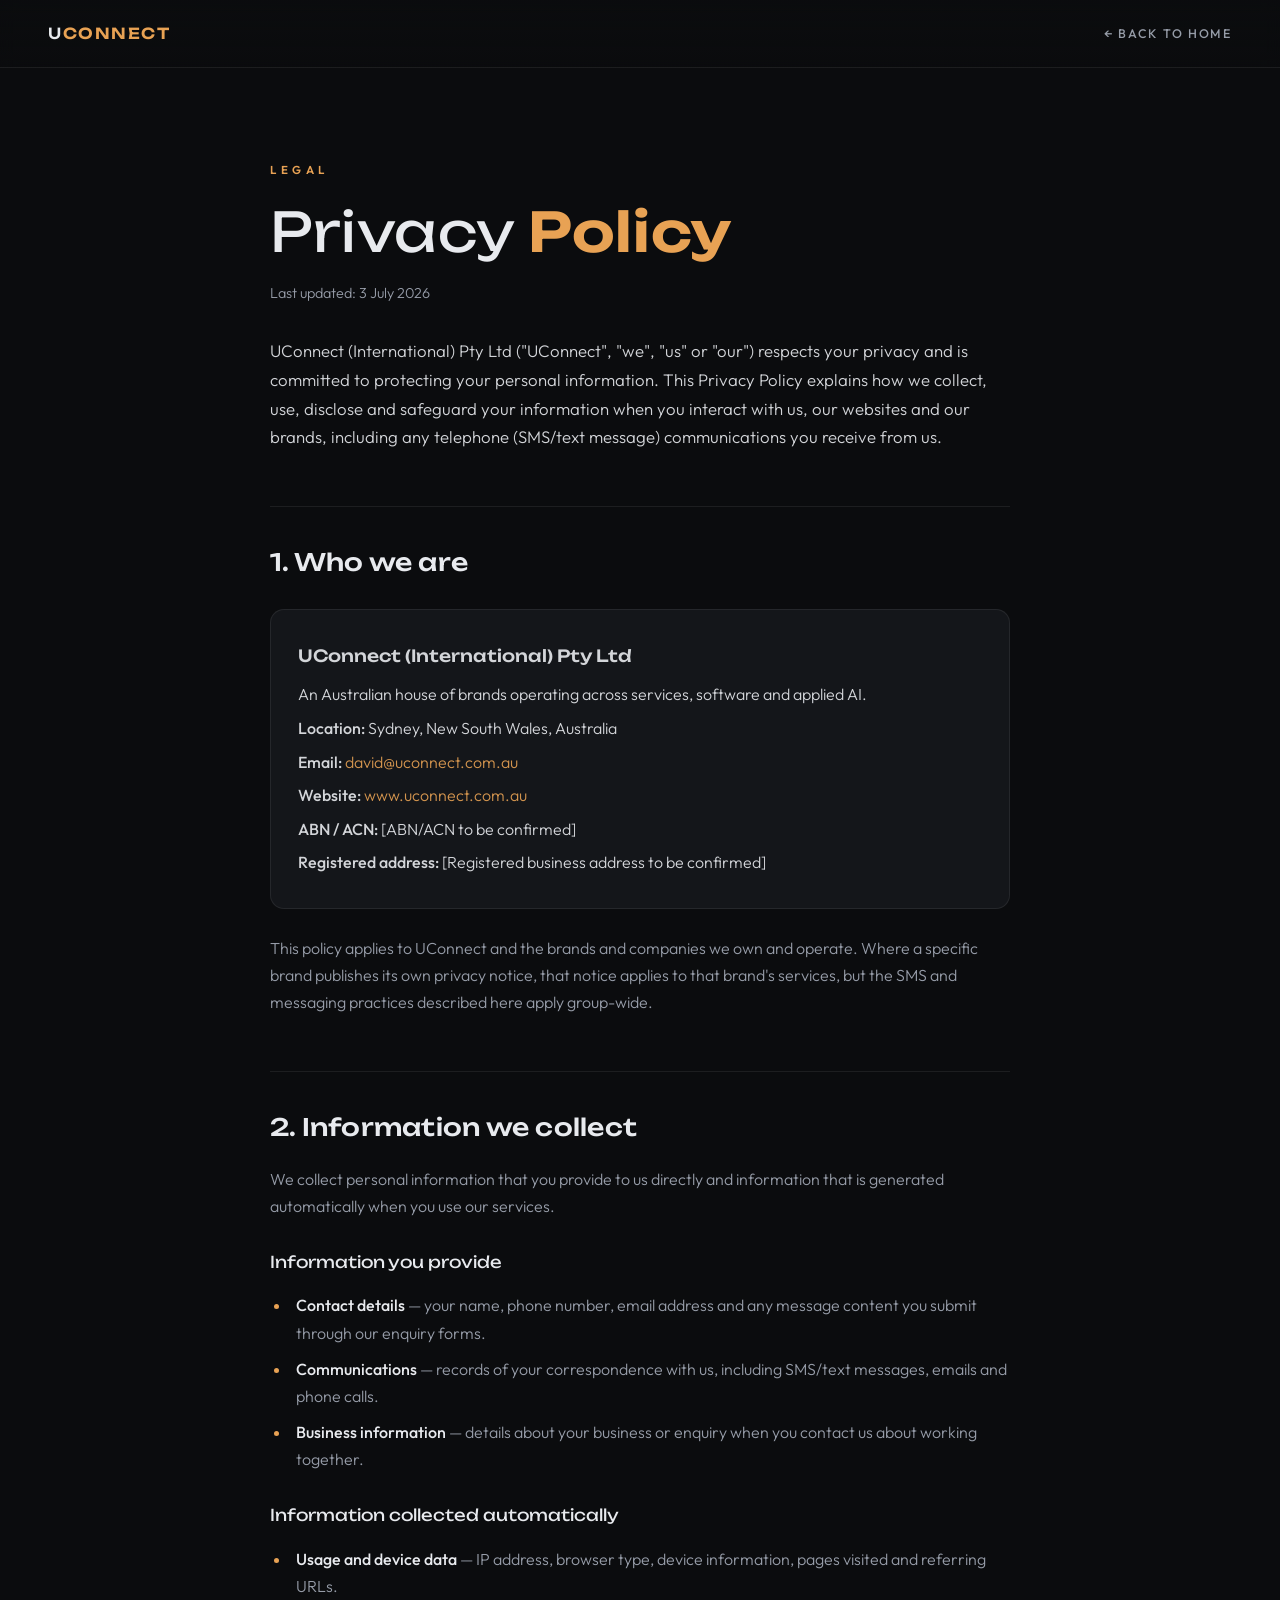
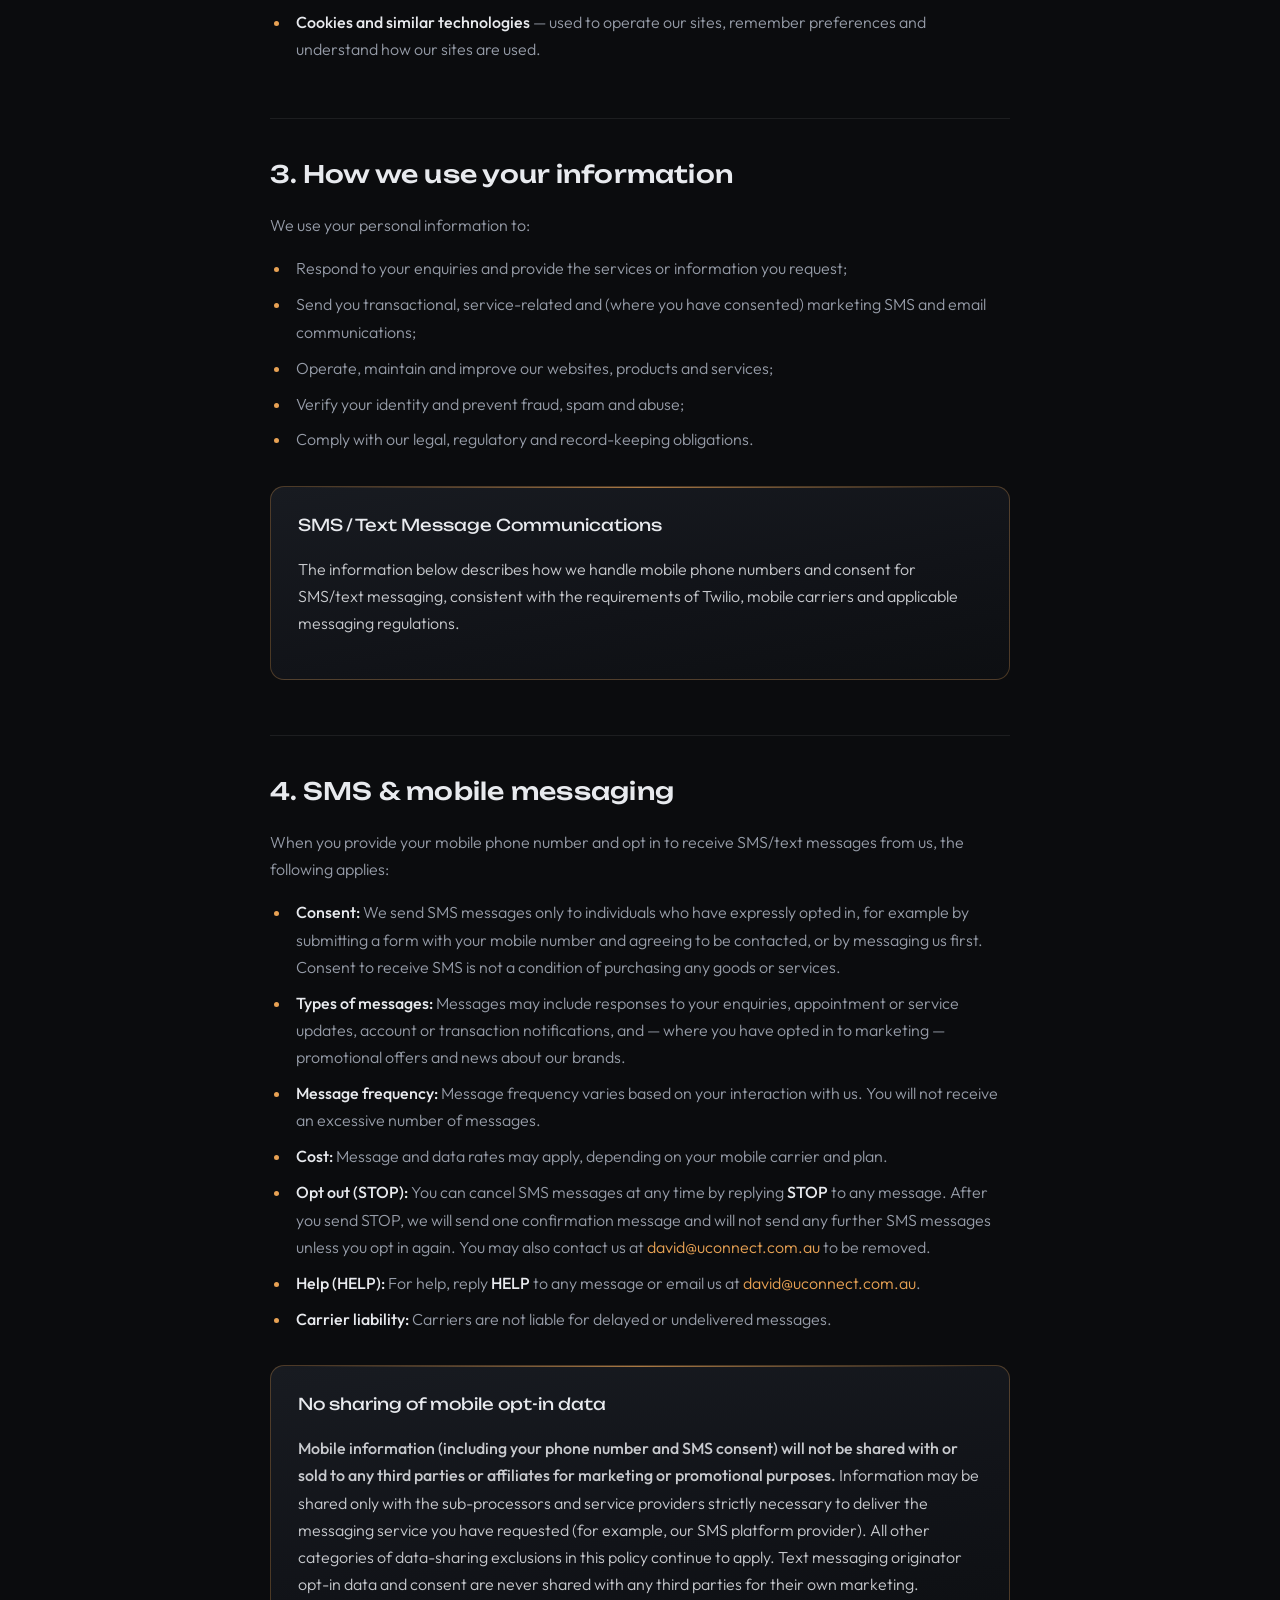
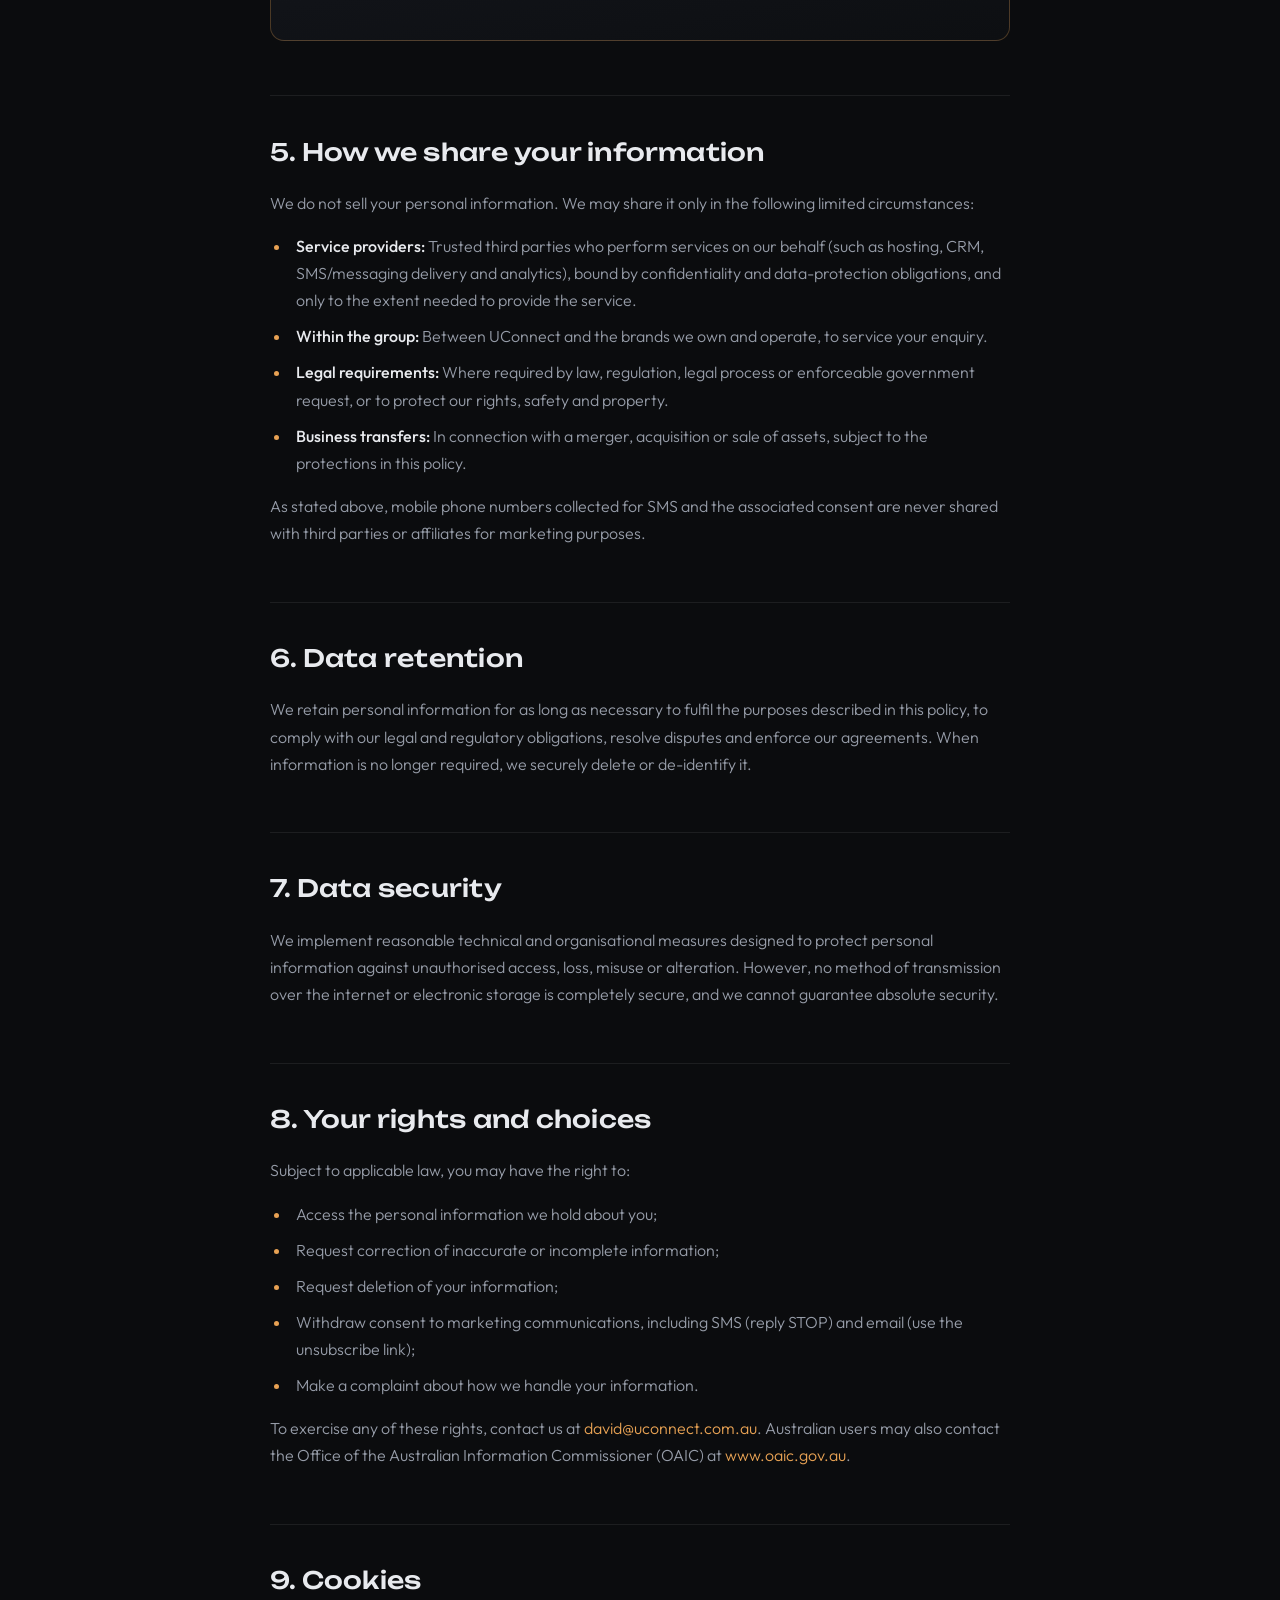
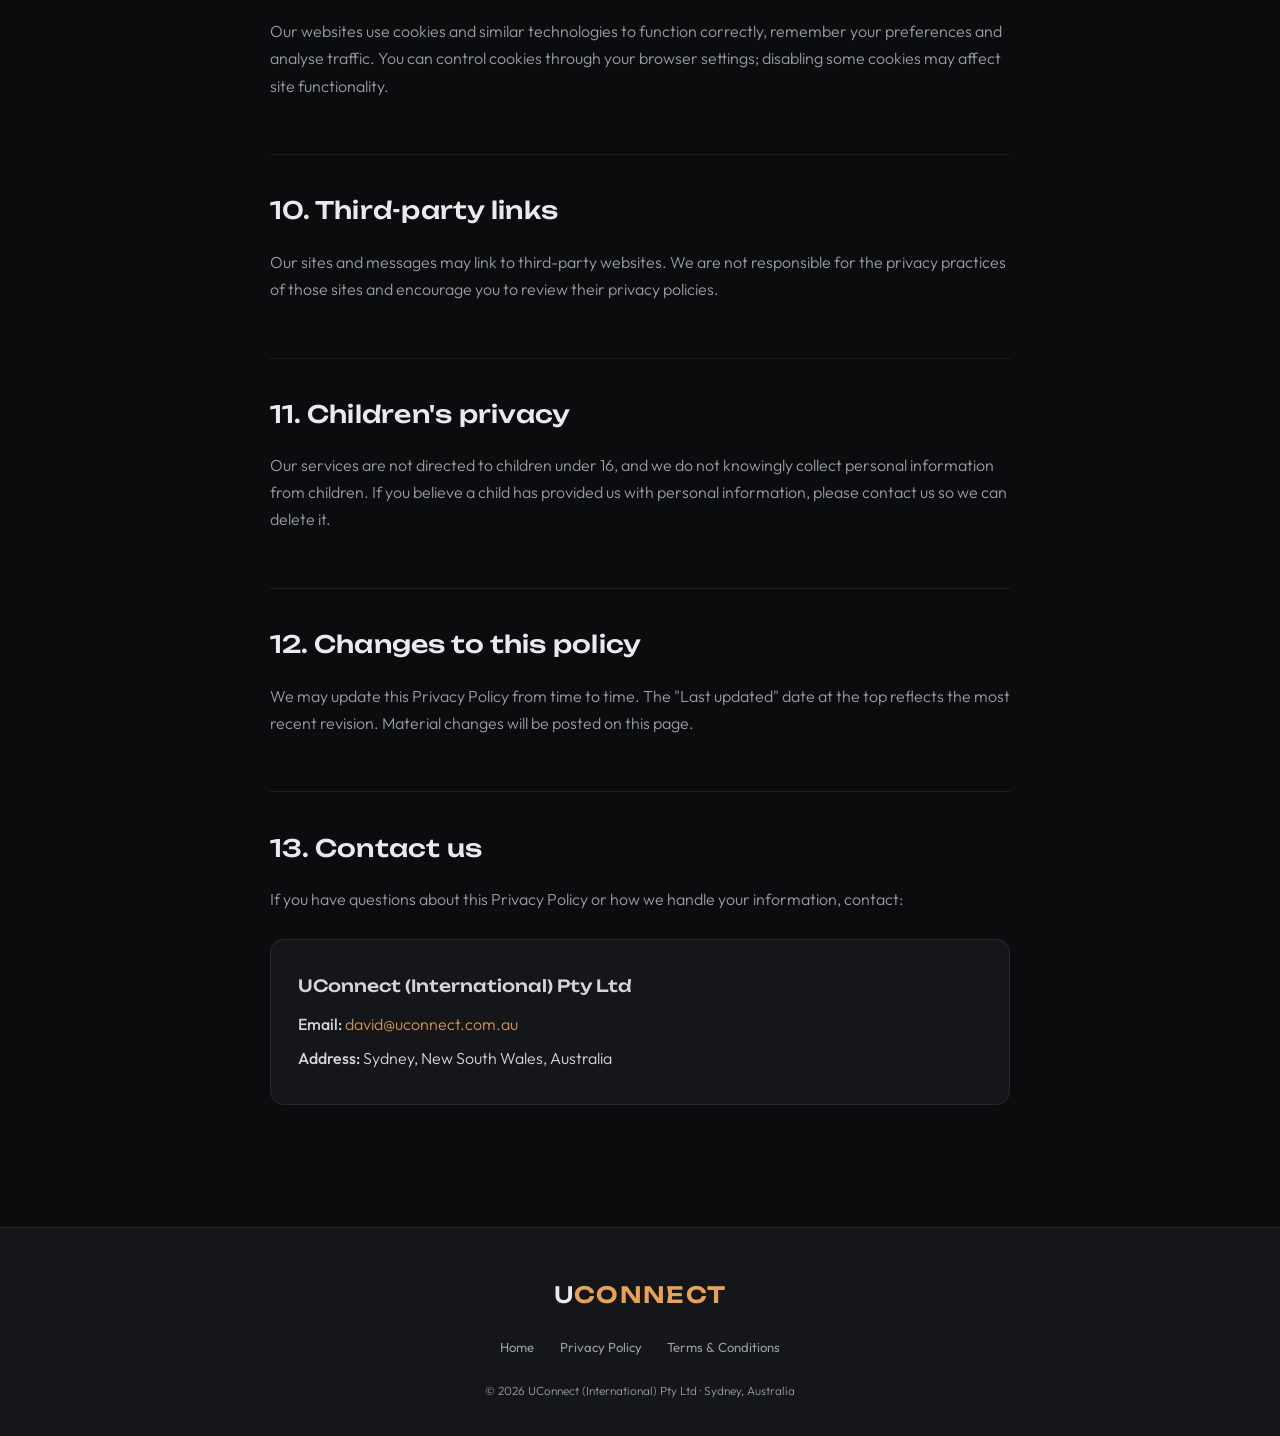
==== privacy.html @ e627f3a4 "Add Privacy Policy and Terms pages with SMS/Twilio compliance; link from footer Co-Authored-By: Clau" ====
<!DOCTYPE html>
<html lang="en">
<head>
<meta charset="UTF-8">
<meta name="viewport" content="width=device-width, initial-scale=1.0">
<title>Privacy Policy — UConnect Group</title>
<meta name="description" content="Privacy Policy for UConnect (International) Pty Ltd, including how we handle personal information and SMS/text message communications.">
<link rel="preconnect" href="https://fonts.googleapis.com">
<link rel="preconnect" href="https://fonts.gstatic.com" crossorigin>
<link href="https://fonts.googleapis.com/css2?family=Unbounded:wght@300;400;500;600&family=Outfit:wght@300;400;500;600&display=swap" rel="stylesheet">
<style>
:root{
  --obsidian:#0B0C0E;
  --graphite:#14161A;
  --chrome:#E8EAEE;
  --smoke:#969CA8;
  --molten:#E8A254;
  --line:rgba(232,234,238,.08);
  --ease:cubic-bezier(.16,1,.3,1);
}
*{margin:0;padding:0;box-sizing:border-box}
html{background:var(--obsidian);scroll-behavior:smooth}
body{
  background:var(--obsidian);
  color:var(--chrome);
  font-family:'Outfit',sans-serif;
  overflow-x:hidden;
  -webkit-font-smoothing:antialiased;
  line-height:1.7;
}
::selection{background:var(--molten);color:var(--obsidian)}
a{color:var(--molten);text-decoration:none;transition:color .3s}
a:hover{color:var(--chrome)}
.display{font-family:'Unbounded',sans-serif}

/* ---------- nav ---------- */
nav{
  position:fixed;top:0;left:0;right:0;z-index:100;height:68px;
  display:flex;justify-content:space-between;align-items:center;
  padding:0 clamp(1.2rem,4vw,3rem);
  background:linear-gradient(rgba(11,12,14,.85),rgba(11,12,14,.55));
  backdrop-filter:blur(8px);
  border-bottom:1px solid var(--line);
}
nav .mark{font-family:'Unbounded';font-weight:500;font-size:.95rem;letter-spacing:.1em;color:var(--chrome)}
nav .mark b{font-weight:600;color:var(--molten)}
nav .home{font-size:.78rem;letter-spacing:.14em;text-transform:uppercase;font-weight:500;color:var(--smoke)}
nav .home:hover{color:var(--chrome)}

/* ---------- doc ---------- */
.doc{max-width:820px;margin:0 auto;padding:clamp(7rem,14vw,10rem) clamp(1.3rem,5vw,2.5rem) 6rem}
.doc .kicker{
  font-size:.72rem;letter-spacing:.4em;text-transform:uppercase;color:var(--molten);
  font-weight:600;margin-bottom:1.4rem;
}
.doc h1{
  font-family:'Unbounded';font-weight:400;letter-spacing:.01em;line-height:1.1;
  font-size:clamp(2.1rem,6vw,3.4rem);
}
.doc h1 b{font-weight:600;color:var(--molten)}
.doc .updated{color:var(--smoke);font-size:.9rem;margin-top:1.2rem;font-weight:300}
.doc .lead{color:var(--chrome);opacity:.9;margin-top:2rem;font-size:1.05rem;font-weight:300}

.doc h2{
  font-family:'Unbounded';font-weight:500;font-size:clamp(1.2rem,2.6vw,1.5rem);
  letter-spacing:.01em;margin:3.4rem 0 1.1rem;padding-top:2.2rem;
  border-top:1px solid var(--line);
}
.doc h3{font-family:'Unbounded';font-weight:400;font-size:1.02rem;margin:1.8rem 0 .7rem;color:var(--chrome)}
.doc p{color:var(--smoke);margin:1rem 0;font-weight:300}
.doc strong{color:var(--chrome);font-weight:500}
.doc ul{margin:1rem 0 1rem 1.3rem;color:var(--smoke);font-weight:300}
.doc li{margin:.55rem 0;padding-left:.3rem}
.doc li::marker{color:var(--molten)}

.callout{
  background:linear-gradient(170deg,#181B21 0%,#111318 60%,#0D0F12 100%);
  border:1px solid rgba(232,162,84,.28);
  border-radius:14px;padding:1.6rem 1.7rem;margin:2rem 0;position:relative;overflow:hidden;
}
.callout::before{
  content:"";position:absolute;top:0;left:1.7rem;right:1.7rem;height:1px;
  background:linear-gradient(90deg,transparent,rgba(232,162,84,.7),transparent);
}
.callout h3{margin-top:0}
.callout p{color:var(--chrome);opacity:.85}

.contact-card{
  background:var(--graphite);border:1px solid var(--line);border-radius:14px;
  padding:1.6rem 1.7rem;margin:1.6rem 0;
}
.contact-card p{margin:.4rem 0;color:var(--chrome);opacity:.9;font-weight:300}
.contact-card .co{font-family:'Unbounded';font-weight:500;color:var(--chrome);font-size:1.05rem;margin-bottom:.7rem}

footer{border-top:1px solid var(--line);background:var(--graphite);padding:3rem clamp(1.2rem,4vw,3rem) 2.2rem;text-align:center}
footer .wordmark{font-family:'Unbounded';font-weight:500;font-size:1.4rem;letter-spacing:.06em}
footer .wordmark b{font-weight:600;color:var(--molten)}
footer .flinks{margin:1.4rem 0;display:flex;gap:1.6rem;justify-content:center;flex-wrap:wrap;font-size:.82rem}
footer .flinks a{color:var(--smoke)}
footer .flinks a:hover{color:var(--chrome)}
footer .base{font-size:.74rem;color:var(--smoke);font-weight:300;margin-top:1rem}
</style>
</head>
<body>

<nav>
  <a class="mark" href="/">U<b>CONNECT</b></a>
  <a class="home" href="/">← Back to home</a>
</nav>

<main class="doc">
  <div class="kicker">Legal</div>
  <h1>Privacy <b>Policy</b></h1>
  <p class="updated">Last updated: 3 July 2026</p>

  <p class="lead">UConnect (International) Pty Ltd ("UConnect", "we", "us" or "our") respects your privacy and is committed to protecting your personal information. This Privacy Policy explains how we collect, use, disclose and safeguard your information when you interact with us, our websites and our brands, including any telephone (SMS/text message) communications you receive from us.</p>

  <h2>1. Who we are</h2>
  <div class="contact-card">
    <p class="co">UConnect (International) Pty Ltd</p>
    <p>An Australian house of brands operating across services, software and applied AI.</p>
    <p><strong>Location:</strong> Sydney, New South Wales, Australia</p>
    <p><strong>Email:</strong> <a href="mailto:david@uconnect.com.au">david@uconnect.com.au</a></p>
    <p><strong>Website:</strong> <a href="https://www.uconnect.com.au">www.uconnect.com.au</a></p>
    <p><strong>ABN / ACN:</strong> [ABN/ACN to be confirmed]</p>
    <p><strong>Registered address:</strong> [Registered business address to be confirmed]</p>
  </div>
  <p>This policy applies to UConnect and the brands and companies we own and operate. Where a specific brand publishes its own privacy notice, that notice applies to that brand's services, but the SMS and messaging practices described here apply group-wide.</p>

  <h2>2. Information we collect</h2>
  <p>We collect personal information that you provide to us directly and information that is generated automatically when you use our services.</p>
  <h3>Information you provide</h3>
  <ul>
    <li><strong>Contact details</strong> — your name, phone number, email address and any message content you submit through our enquiry forms.</li>
    <li><strong>Communications</strong> — records of your correspondence with us, including SMS/text messages, emails and phone calls.</li>
    <li><strong>Business information</strong> — details about your business or enquiry when you contact us about working together.</li>
  </ul>
  <h3>Information collected automatically</h3>
  <ul>
    <li><strong>Usage and device data</strong> — IP address, browser type, device information, pages visited and referring URLs.</li>
    <li><strong>Cookies and similar technologies</strong> — used to operate our sites, remember preferences and understand how our sites are used.</li>
  </ul>

  <h2>3. How we use your information</h2>
  <p>We use your personal information to:</p>
  <ul>
    <li>Respond to your enquiries and provide the services or information you request;</li>
    <li>Send you transactional, service-related and (where you have consented) marketing SMS and email communications;</li>
    <li>Operate, maintain and improve our websites, products and services;</li>
    <li>Verify your identity and prevent fraud, spam and abuse;</li>
    <li>Comply with our legal, regulatory and record-keeping obligations.</li>
  </ul>

  <div class="callout">
    <h3>SMS / Text Message Communications</h3>
    <p>The information below describes how we handle mobile phone numbers and consent for SMS/text messaging, consistent with the requirements of Twilio, mobile carriers and applicable messaging regulations.</p>
  </div>

  <h2>4. SMS &amp; mobile messaging</h2>
  <p>When you provide your mobile phone number and opt in to receive SMS/text messages from us, the following applies:</p>
  <ul>
    <li><strong>Consent:</strong> We send SMS messages only to individuals who have expressly opted in, for example by submitting a form with your mobile number and agreeing to be contacted, or by messaging us first. Consent to receive SMS is not a condition of purchasing any goods or services.</li>
    <li><strong>Types of messages:</strong> Messages may include responses to your enquiries, appointment or service updates, account or transaction notifications, and — where you have opted in to marketing — promotional offers and news about our brands.</li>
    <li><strong>Message frequency:</strong> Message frequency varies based on your interaction with us. You will not receive an excessive number of messages.</li>
    <li><strong>Cost:</strong> Message and data rates may apply, depending on your mobile carrier and plan.</li>
    <li><strong>Opt out (STOP):</strong> You can cancel SMS messages at any time by replying <strong>STOP</strong> to any message. After you send STOP, we will send one confirmation message and will not send any further SMS messages unless you opt in again. You may also contact us at <a href="mailto:david@uconnect.com.au">david@uconnect.com.au</a> to be removed.</li>
    <li><strong>Help (HELP):</strong> For help, reply <strong>HELP</strong> to any message or email us at <a href="mailto:david@uconnect.com.au">david@uconnect.com.au</a>.</li>
    <li><strong>Carrier liability:</strong> Carriers are not liable for delayed or undelivered messages.</li>
  </ul>

  <div class="callout">
    <h3>No sharing of mobile opt-in data</h3>
    <p><strong>Mobile information (including your phone number and SMS consent) will not be shared with or sold to any third parties or affiliates for marketing or promotional purposes.</strong> Information may be shared only with the sub-processors and service providers strictly necessary to deliver the messaging service you have requested (for example, our SMS platform provider). All other categories of data-sharing exclusions in this policy continue to apply. Text messaging originator opt-in data and consent are never shared with any third parties for their own marketing.</p>
  </div>

  <h2>5. How we share your information</h2>
  <p>We do not sell your personal information. We may share it only in the following limited circumstances:</p>
  <ul>
    <li><strong>Service providers:</strong> Trusted third parties who perform services on our behalf (such as hosting, CRM, SMS/messaging delivery and analytics), bound by confidentiality and data-protection obligations, and only to the extent needed to provide the service.</li>
    <li><strong>Within the group:</strong> Between UConnect and the brands we own and operate, to service your enquiry.</li>
    <li><strong>Legal requirements:</strong> Where required by law, regulation, legal process or enforceable government request, or to protect our rights, safety and property.</li>
    <li><strong>Business transfers:</strong> In connection with a merger, acquisition or sale of assets, subject to the protections in this policy.</li>
  </ul>
  <p>As stated above, mobile phone numbers collected for SMS and the associated consent are never shared with third parties or affiliates for marketing purposes.</p>

  <h2>6. Data retention</h2>
  <p>We retain personal information for as long as necessary to fulfil the purposes described in this policy, to comply with our legal and regulatory obligations, resolve disputes and enforce our agreements. When information is no longer required, we securely delete or de-identify it.</p>

  <h2>7. Data security</h2>
  <p>We implement reasonable technical and organisational measures designed to protect personal information against unauthorised access, loss, misuse or alteration. However, no method of transmission over the internet or electronic storage is completely secure, and we cannot guarantee absolute security.</p>

  <h2>8. Your rights and choices</h2>
  <p>Subject to applicable law, you may have the right to:</p>
  <ul>
    <li>Access the personal information we hold about you;</li>
    <li>Request correction of inaccurate or incomplete information;</li>
    <li>Request deletion of your information;</li>
    <li>Withdraw consent to marketing communications, including SMS (reply STOP) and email (use the unsubscribe link);</li>
    <li>Make a complaint about how we handle your information.</li>
  </ul>
  <p>To exercise any of these rights, contact us at <a href="mailto:david@uconnect.com.au">david@uconnect.com.au</a>. Australian users may also contact the Office of the Australian Information Commissioner (OAIC) at <a href="https://www.oaic.gov.au" target="_blank" rel="noopener">www.oaic.gov.au</a>.</p>

  <h2>9. Cookies</h2>
  <p>Our websites use cookies and similar technologies to function correctly, remember your preferences and analyse traffic. You can control cookies through your browser settings; disabling some cookies may affect site functionality.</p>

  <h2>10. Third-party links</h2>
  <p>Our sites and messages may link to third-party websites. We are not responsible for the privacy practices of those sites and encourage you to review their privacy policies.</p>

  <h2>11. Children's privacy</h2>
  <p>Our services are not directed to children under 16, and we do not knowingly collect personal information from children. If you believe a child has provided us with personal information, please contact us so we can delete it.</p>

  <h2>12. Changes to this policy</h2>
  <p>We may update this Privacy Policy from time to time. The "Last updated" date at the top reflects the most recent revision. Material changes will be posted on this page.</p>

  <h2>13. Contact us</h2>
  <p>If you have questions about this Privacy Policy or how we handle your information, contact:</p>
  <div class="contact-card">
    <p class="co">UConnect (International) Pty Ltd</p>
    <p><strong>Email:</strong> <a href="mailto:david@uconnect.com.au">david@uconnect.com.au</a></p>
    <p><strong>Address:</strong> Sydney, New South Wales, Australia</p>
  </div>
</main>

<footer>
  <div class="wordmark">U<b>CONNECT</b></div>
  <div class="flinks">
    <a href="/">Home</a>
    <a href="/privacy.html">Privacy Policy</a>
    <a href="/tc.html">Terms &amp; Conditions</a>
  </div>
  <div class="base">&copy; 2026 UConnect (International) Pty Ltd · Sydney, Australia</div>
</footer>

</body>
</html>
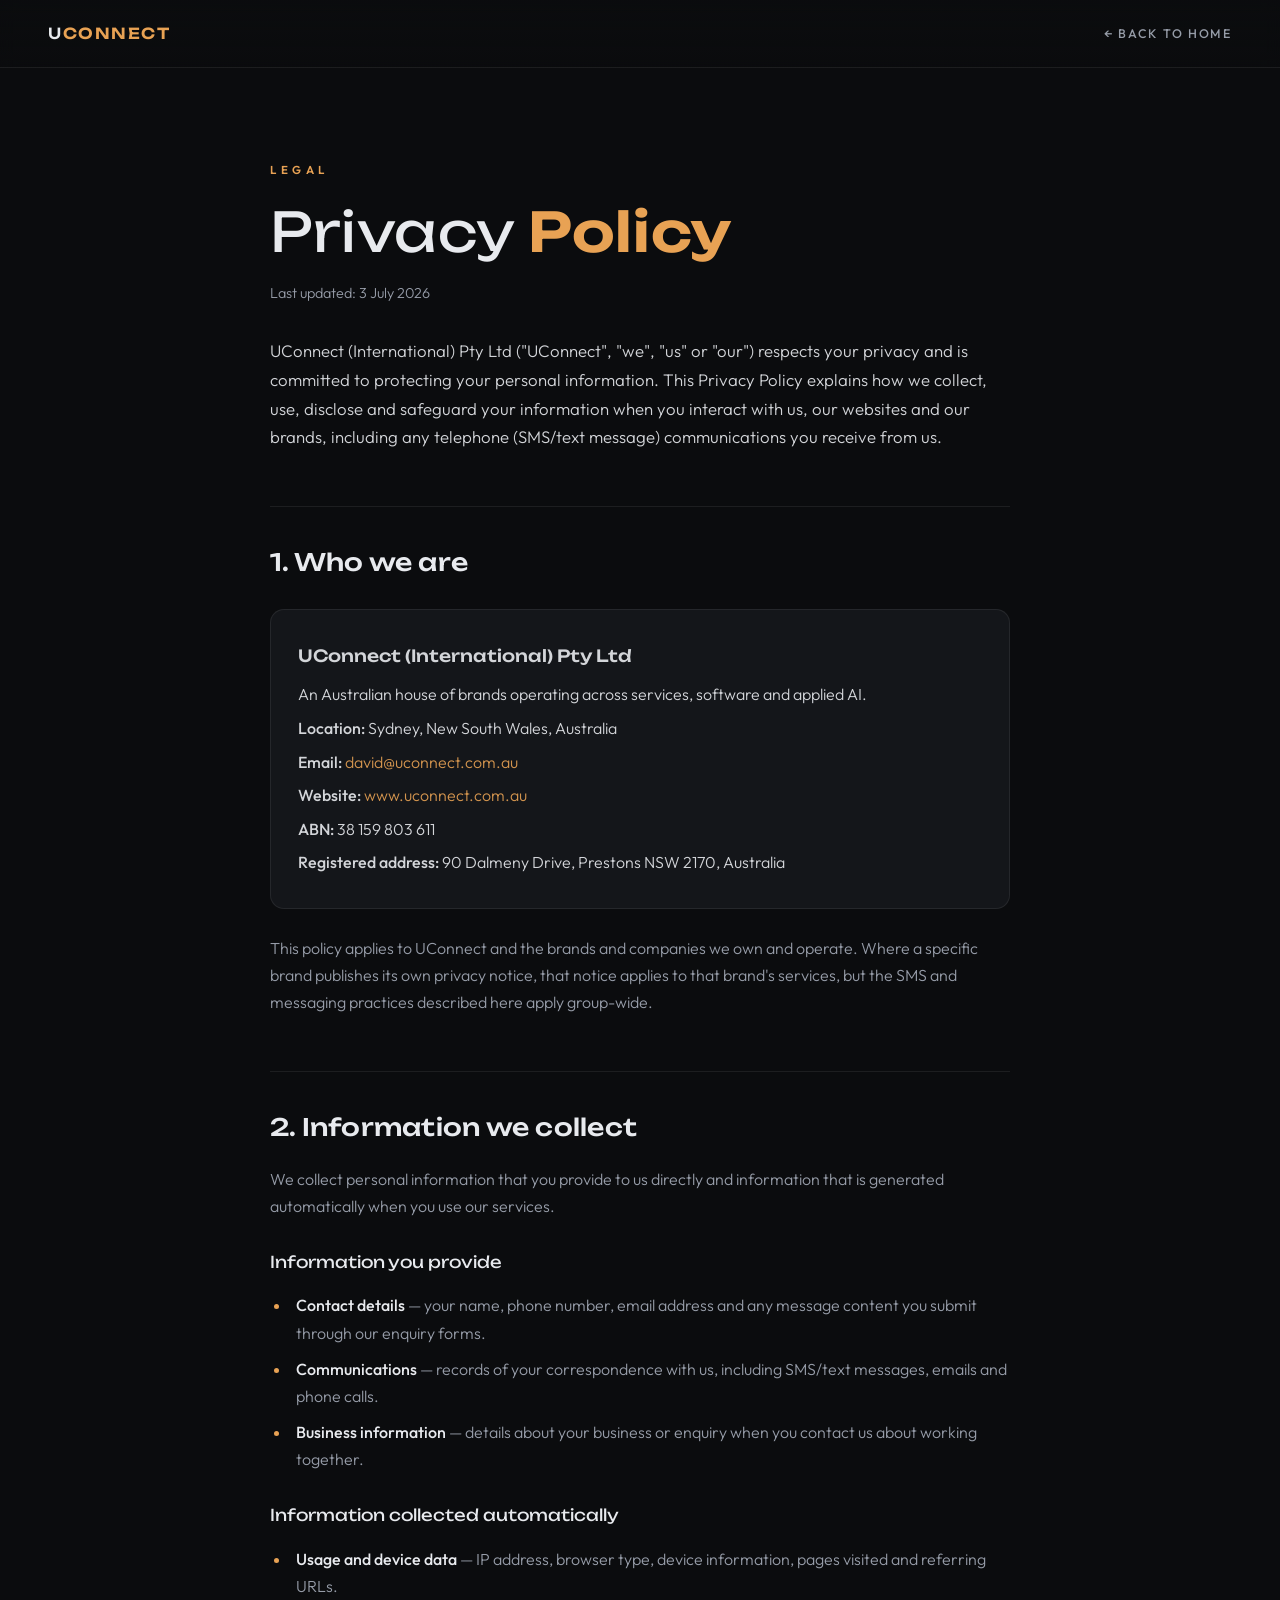
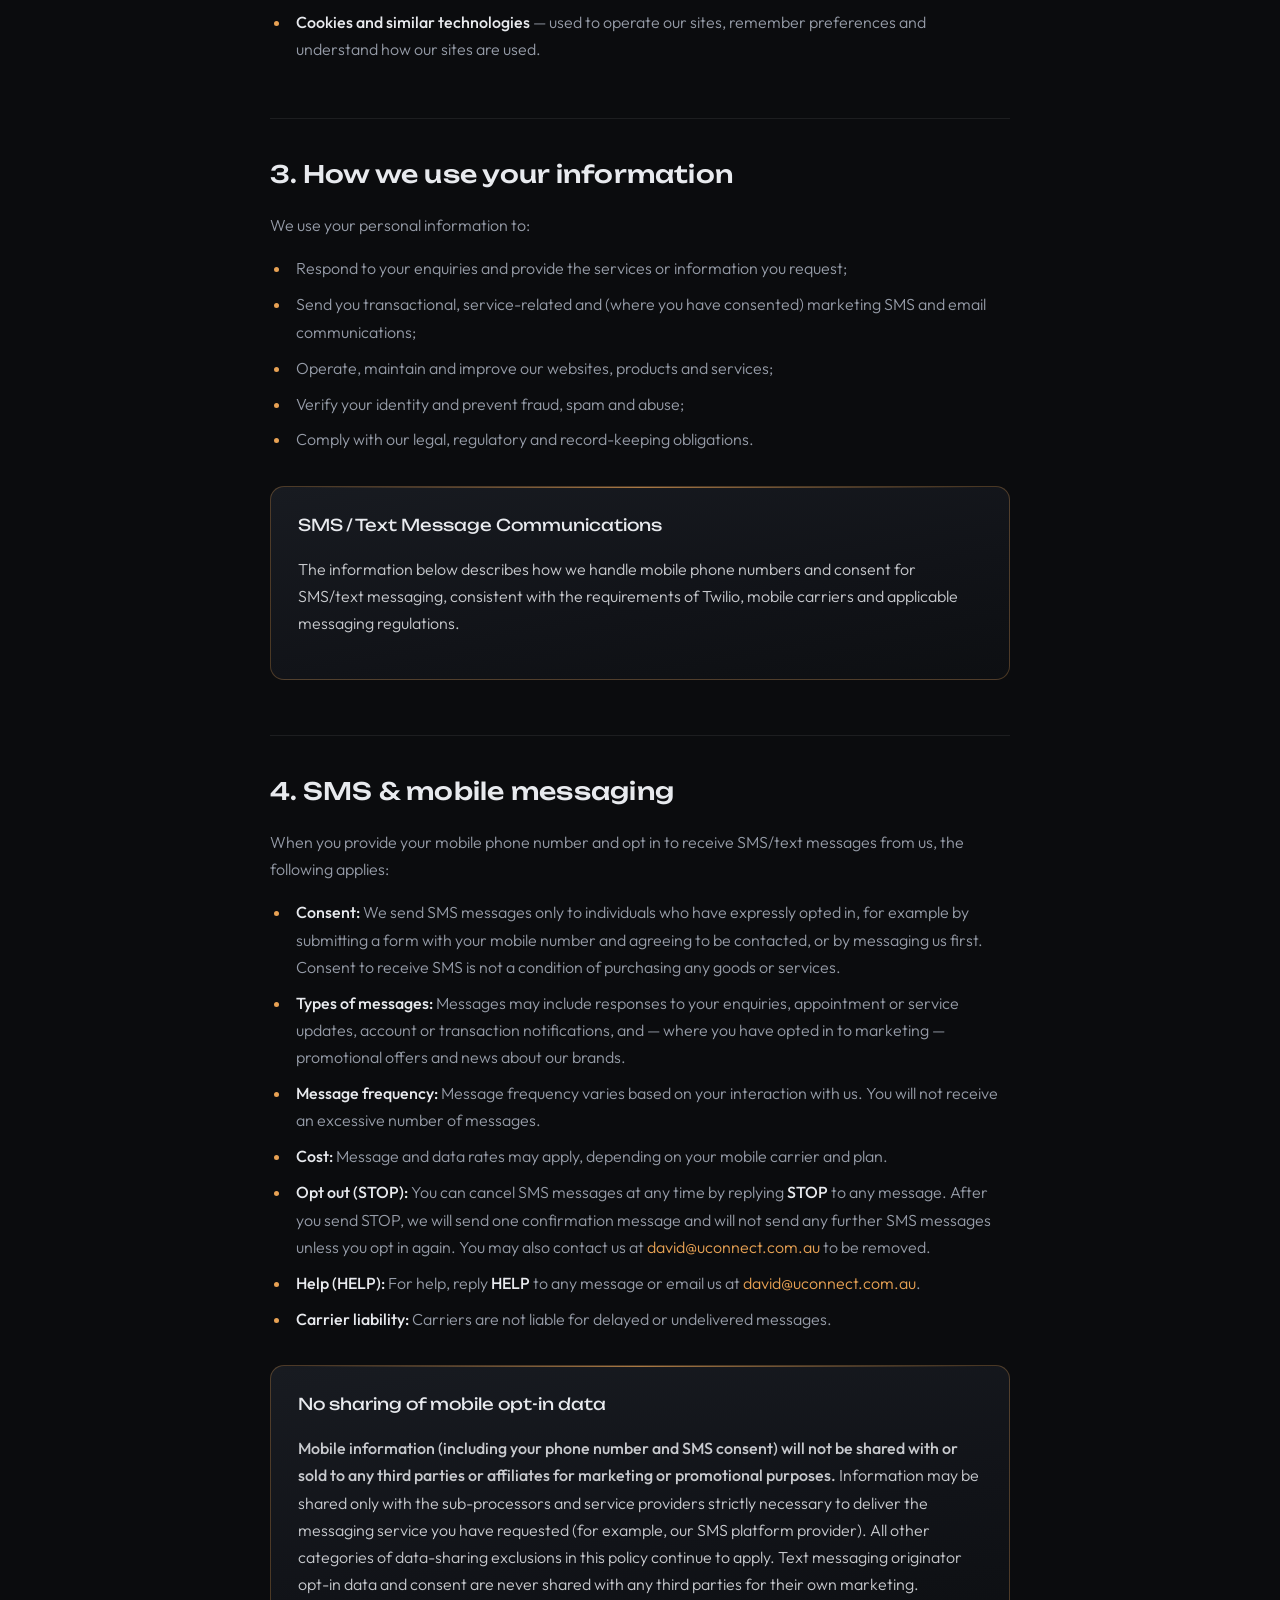
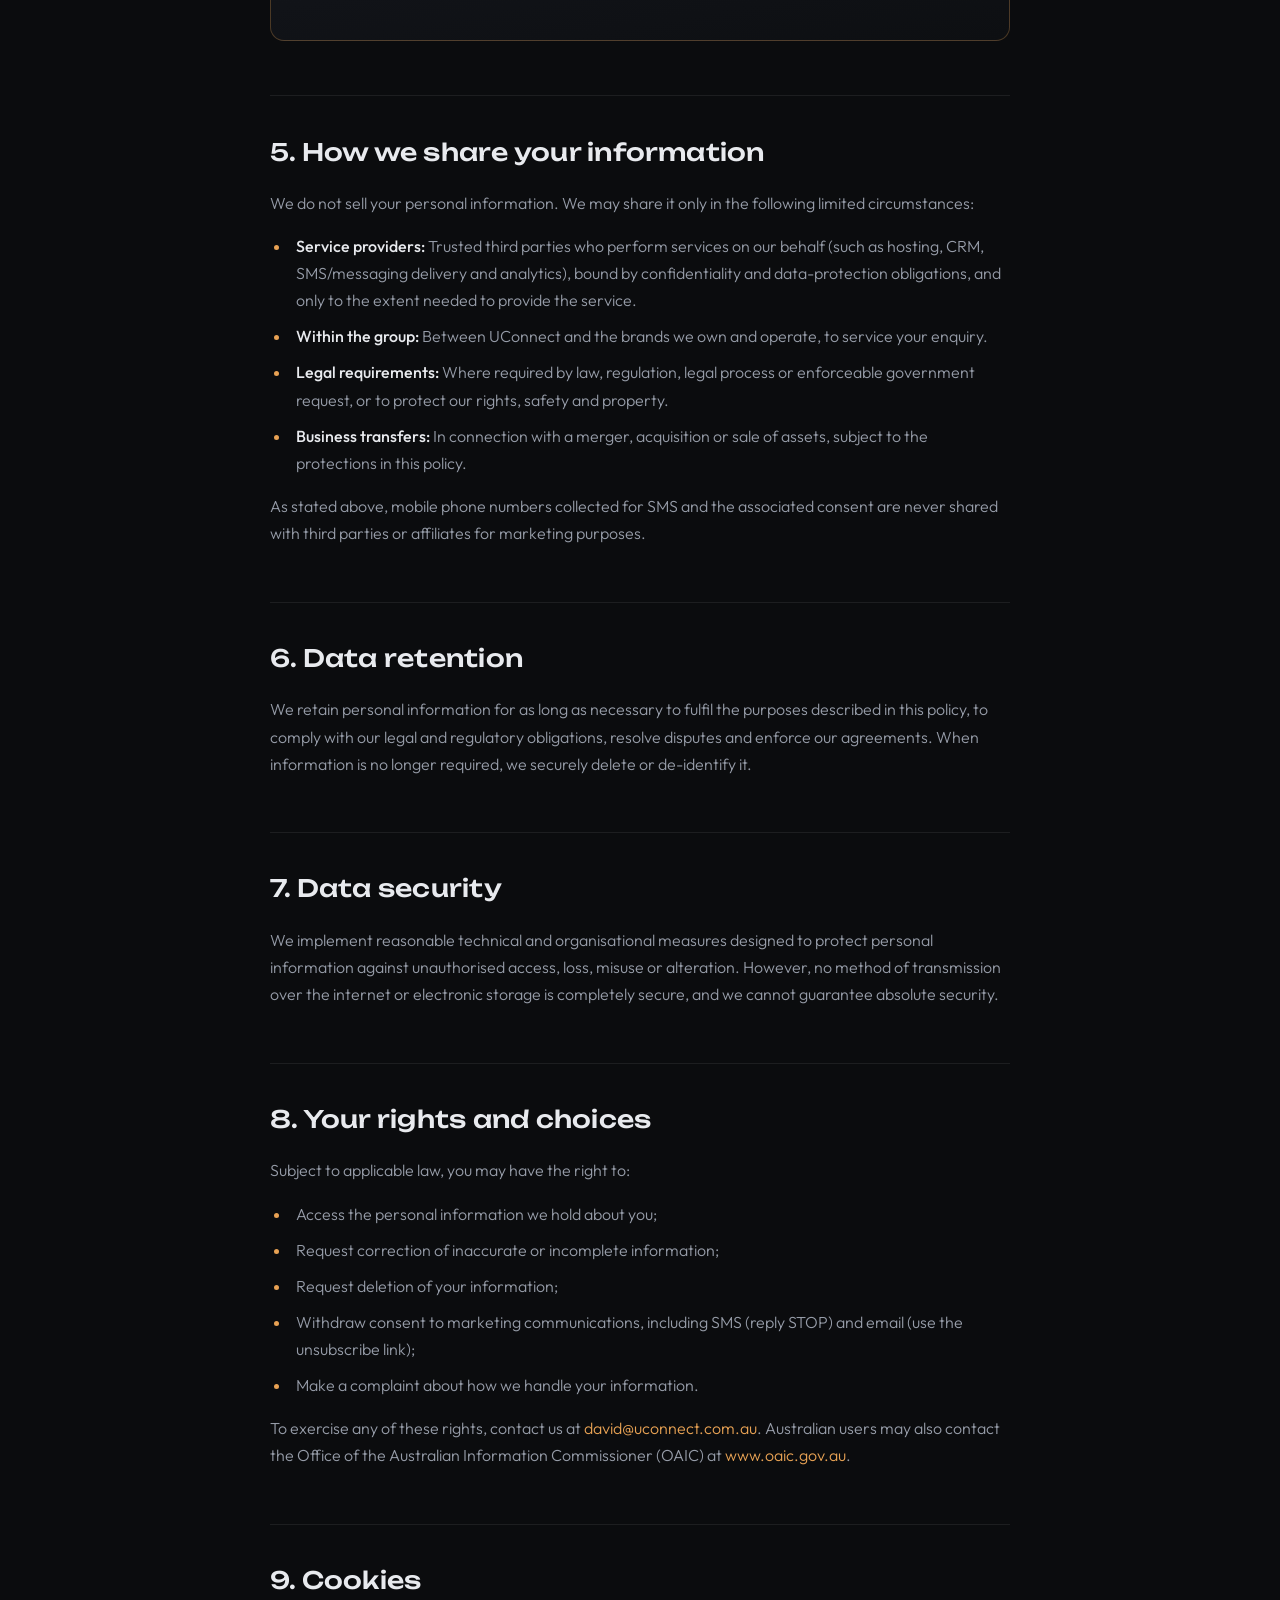
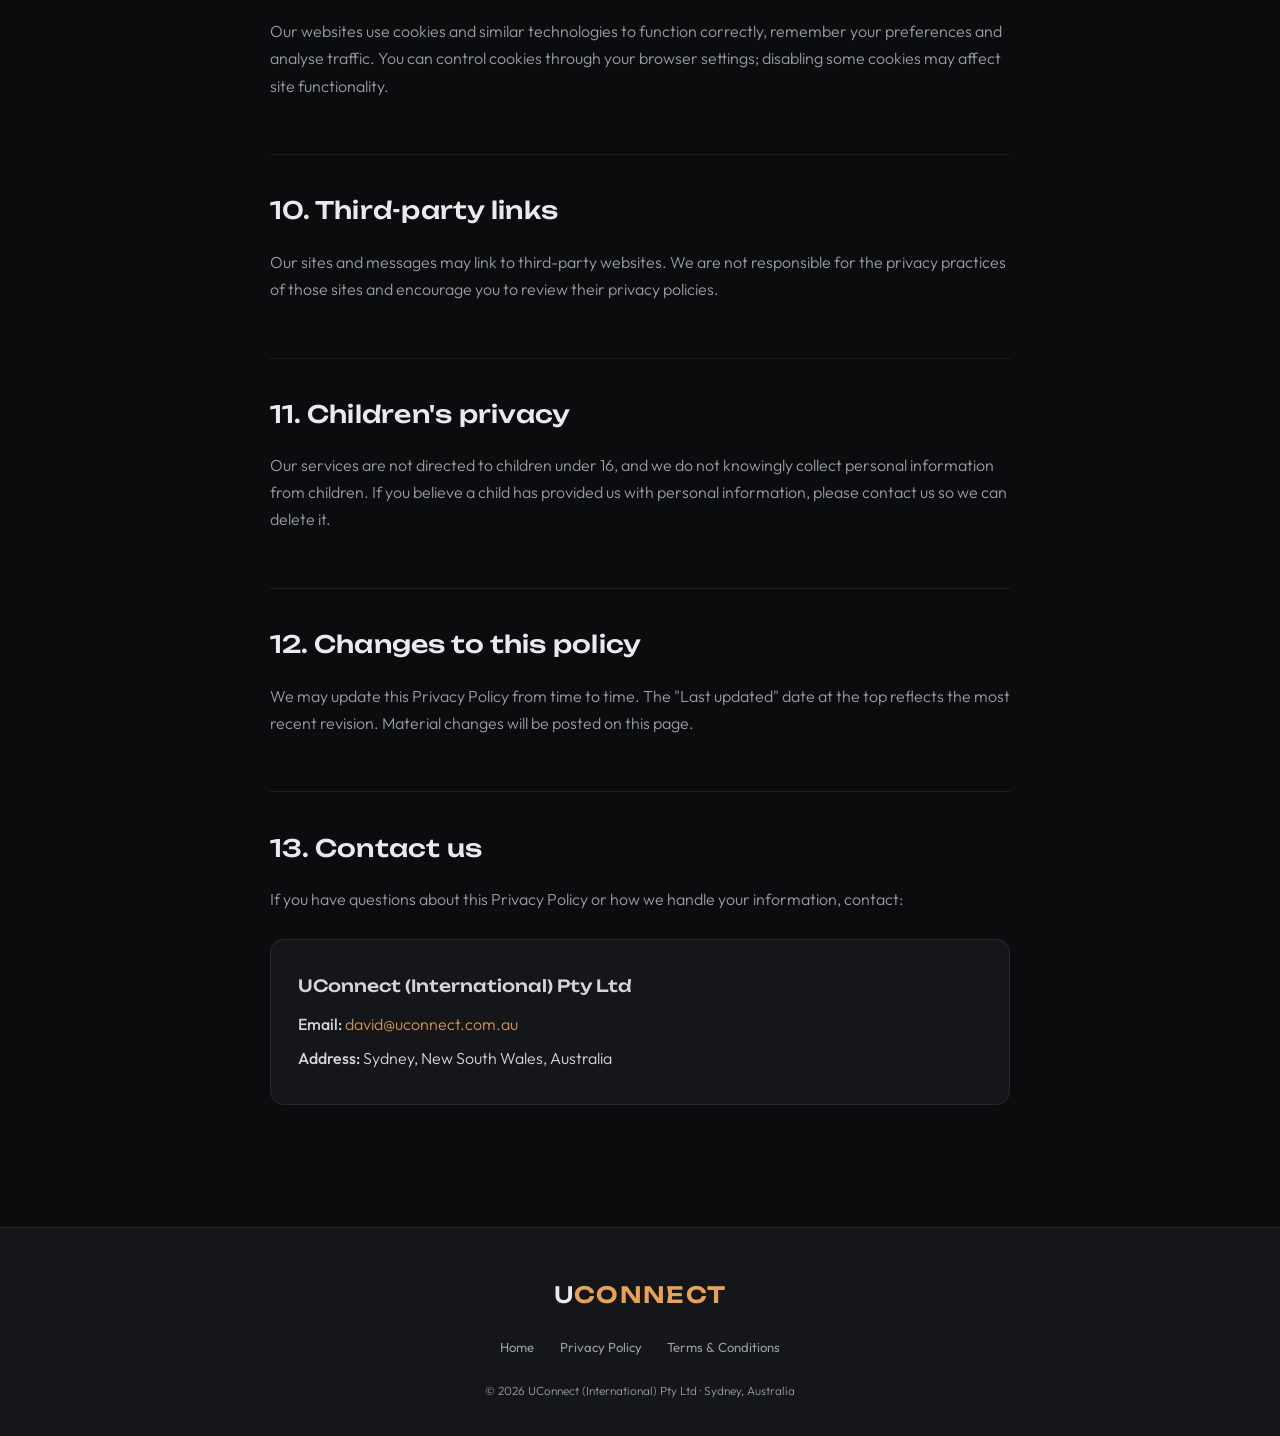
==== commit 6b8699b0: "Add ABN and registered address to legal pages Co-Authored-By: Claude Opus 4.8 <noreply@anthropic.com" ====
--- a/privacy.html
+++ b/privacy.html
@@ -122,8 +122,8 @@
     <p><strong>Location:</strong> Sydney, New South Wales, Australia</p>
     <p><strong>Email:</strong> <a href="mailto:david@uconnect.com.au">david@uconnect.com.au</a></p>
     <p><strong>Website:</strong> <a href="https://www.uconnect.com.au">www.uconnect.com.au</a></p>
-    <p><strong>ABN / ACN:</strong> [ABN/ACN to be confirmed]</p>
-    <p><strong>Registered address:</strong> [Registered business address to be confirmed]</p>
+    <p><strong>ABN:</strong> 38 159 803 611</p>
+    <p><strong>Registered address:</strong> 90 Dalmeny Drive, Prestons NSW 2170, Australia</p>
   </div>
   <p>This policy applies to UConnect and the brands and companies we own and operate. Where a specific brand publishes its own privacy notice, that notice applies to that brand's services, but the SMS and messaging practices described here apply group-wide.</p>
 
